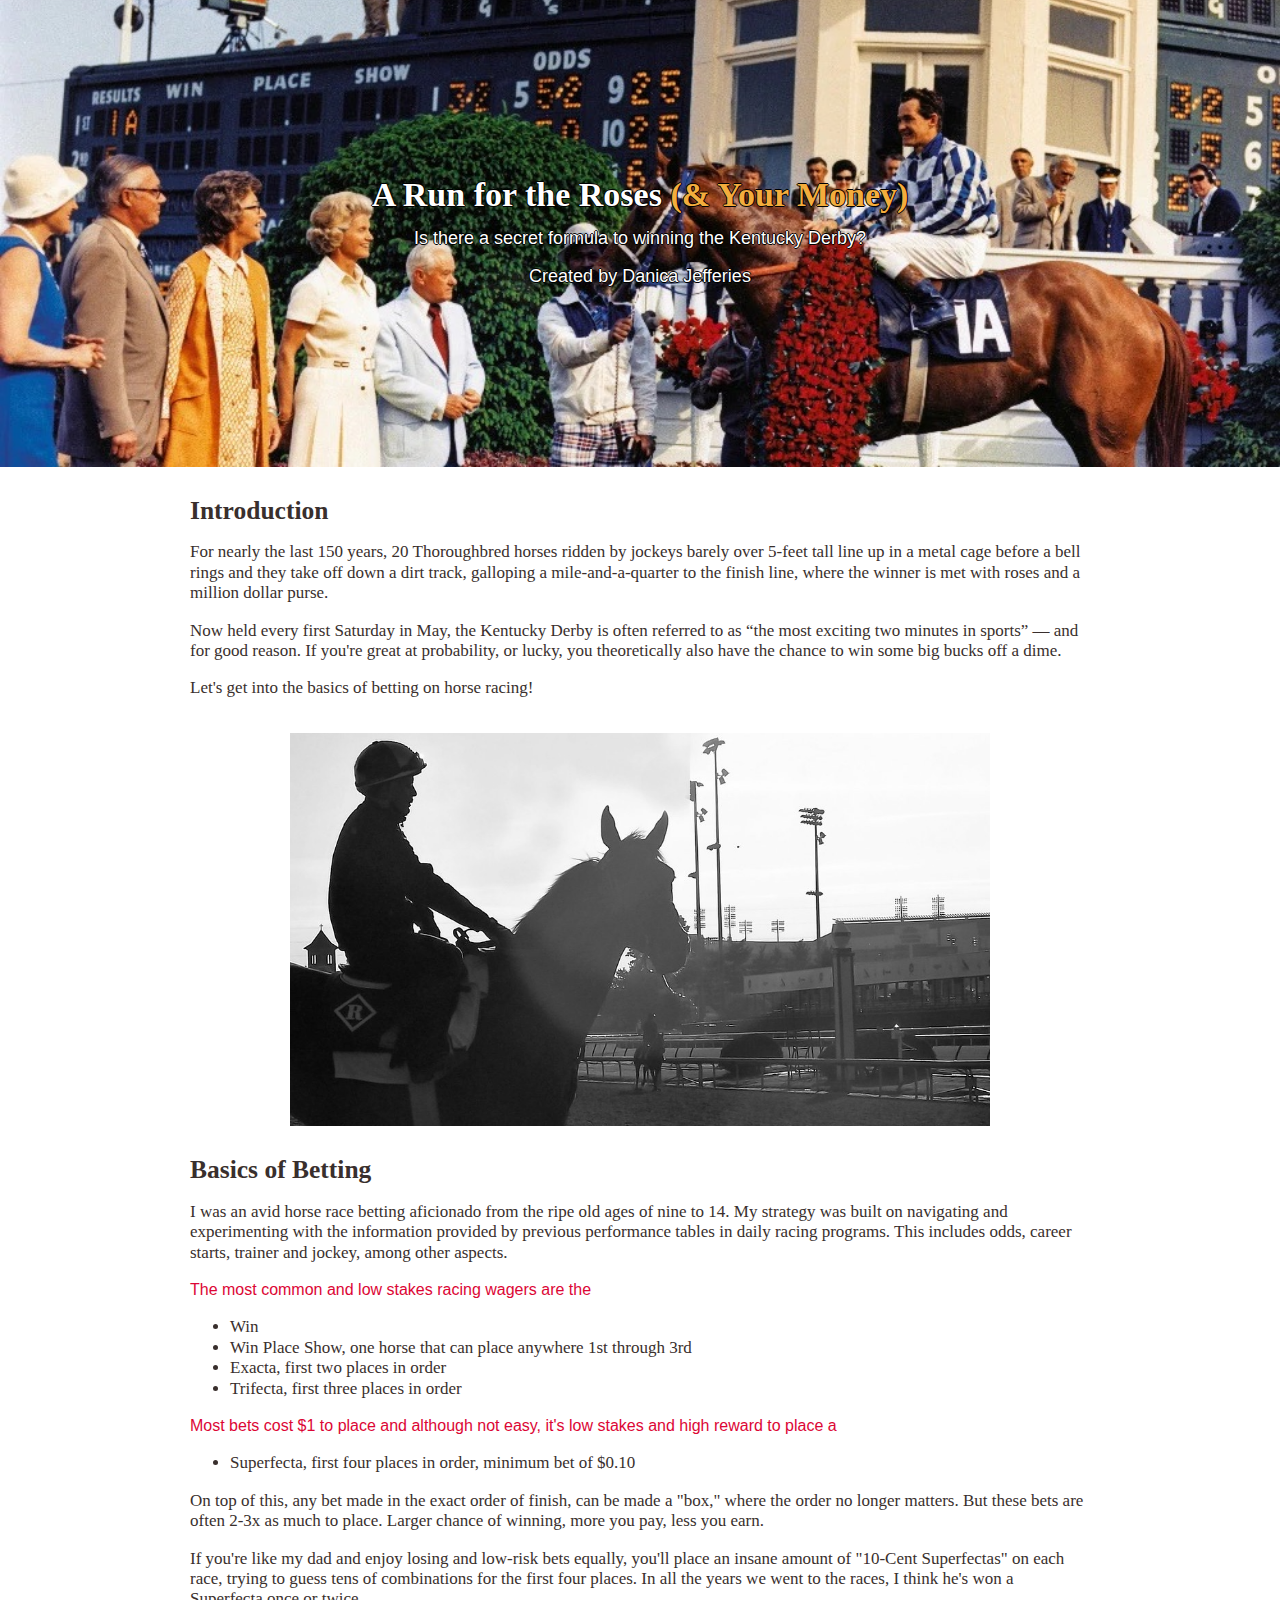
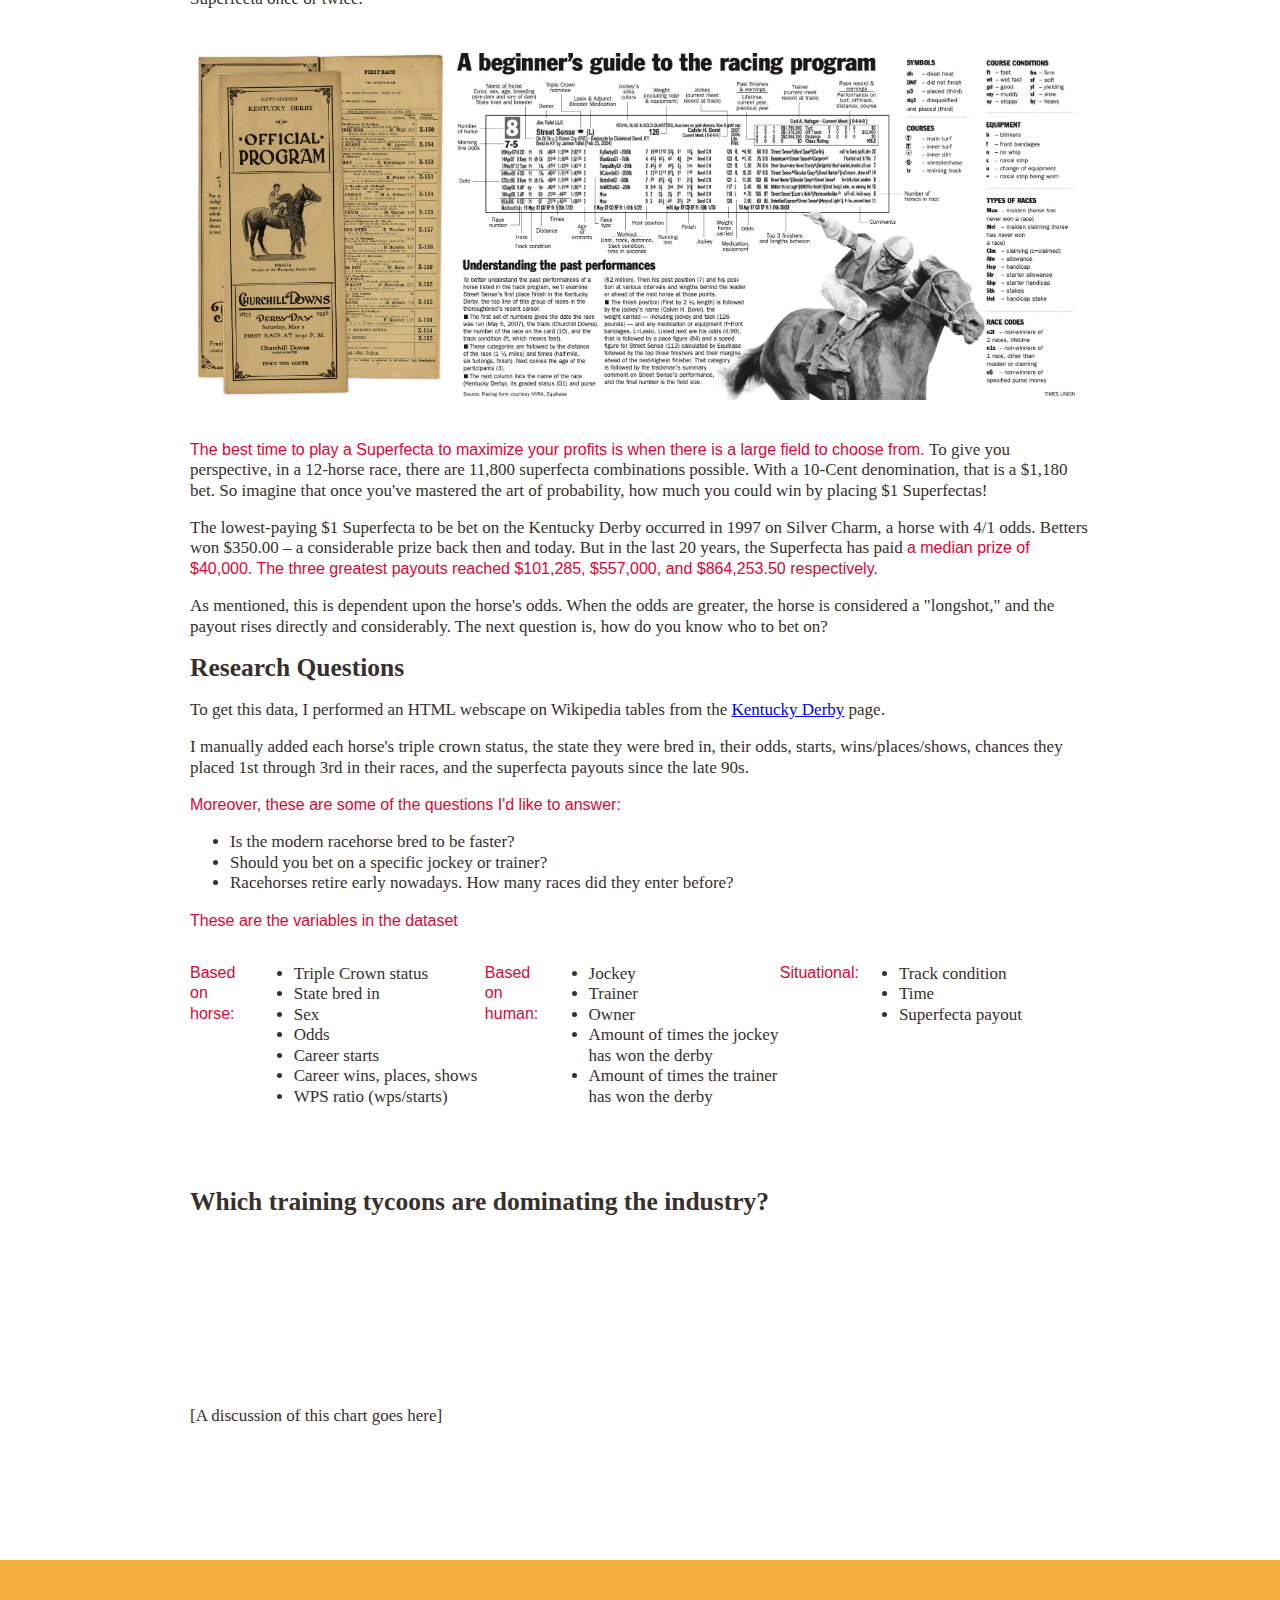
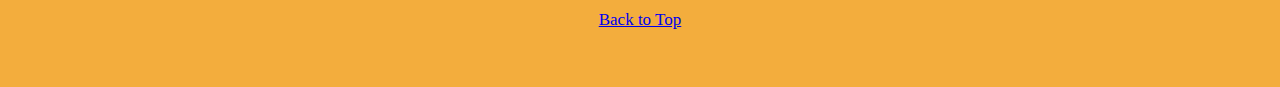
==== final/index.html @ e2f4a860 "final project hw updates" ====
<!DOCTYPE html>
<html>
<head>
    <meta charset="utf-8" />
    <title> Run for Roses </title> 
    <link rel="stylesheet" href="test.css"/>
    <link rel="stylesheet" href="https://fonts.googleapis.com/css?family=Cormorant+Garamond" >
    <link rel="shortcut icon" type="image/png" href="./images/fav-icon.png">
    <script src="https://d3js.org/d3.v7.min.js"></script>
</head>

<body>
<div id="banner" style="background-image: url(./images/secretariat2copy.jpg)">
    <h1>A Run for the Roses <span style="color:#f3ad3d;">(& Your Money)</span></h1>
    <p> Is there a secret formula to winning the Kentucky Derby?</p>
    <p>
      Created by Danica Jefferies
    </p>
</div>

<div id="main-content">
    <div id="intro">
        <article>
            <h2> Introduction </h2>

            <p> For nearly the last 150 years, 20 Thoroughbred horses ridden by jockeys barely over 5-feet tall line up in a metal cage before a bell rings and they take off down a dirt track, galloping a mile-and-a-quarter to the finish line, where the winner is met with roses and a million dollar purse. </p>

            <p>Now held every first Saturday in May, the Kentucky Derby is often referred to as “the most exciting two minutes in sports” — and for good reason. If you're great at probability, or lucky, you theoretically also have the chance to win some big bucks off a dime.</p>

            <p>Let's get into the basics of betting on horse racing!</p>
        </article>
    </div>

    <div id="slides">
        <div class="images">
          <img class="slide" src="./images/image1.jpg">
          <img class="slide" src="./images/image2.jpg">
          <img class="slide" src="./images/aristides2.jpg">
          <img class="slide" src="./images/image4.jpg">
          <img class="slide" src="./images/image5.jpg">
        </div>
  </div>


    <div id="analysis">
        <article>
            <h2>Basics of Betting</h2>
            <p>I was an avid horse race betting aficionado from the ripe old ages of nine to 14. My strategy was built on navigating and experimenting with the information provided by previous performance tables in daily racing programs. This includes odds, career starts, trainer and jockey, among other aspects.</p>

            <p class="accent">The most common and low stakes racing wagers are the </p>
                <ul>
                    <li> Win </li>
                    <li> Win Place Show, one horse that can place anywhere 1st through 3rd</li>
                    <li> Exacta, first two places in order</li>
                    <li> Trifecta, first three places in order </li>
                </ul>
            <p class="accent">Most bets cost $1 to place and although not easy, it's low stakes and high reward to place a</p>
                <ul>
                    <li> Superfecta, first four places in order, minimum bet of $0.10</li>
                </ul> 
            <p>On top of this, any bet made in the exact order of finish, can be made a "box," where the order no longer matters. But these bets are often 2-3x as much to place. Larger chance of winning, more you pay, less you earn.</p>

            <p>If you're like my dad and enjoy losing and low-risk bets equally, you'll place an insane amount of "10-Cent Superfectas" on each race, trying to guess tens of combinations for the first four places. In all the years we went to the races, I think he's won a Superfecta once or twice. 

            <div id="programs">
                <img src="./images/old_program.jpg">
                <img src="./images/howtoprogram.jpg">
                </div>

            <p><span class="accent">The best time to play a Superfecta to maximize your profits is when there  is a large field to choose from. </span>To give you perspective, in a 12-horse race, there are 11,800 superfecta combinations possible. With a 10-Cent denomination, that is a $1,180 bet. So imagine that once you've mastered the art of probability, how much you could win by placing $1 Superfectas!</p>

            <p>The lowest-paying $1 Superfecta to be bet on the Kentucky Derby occurred in 1997 on Silver Charm, a horse with 4/1 odds. Betters won $350.00 – a considerable prize back then and today. But in the last 20 years, the Superfecta has paid <span class="accent">a median prize of $40,000. The three greatest payouts reached $101,285, $557,000, and $864,253.50 respectively. </span></p>

            <p>As mentioned, this is dependent upon the horse's odds. When the odds are greater, the horse is considered a "longshot," and the payout rises directly and considerably. The next question is, how do you know who to bet on?</p>

         <h2>Research Questions</h2>
            <p> To get this data, I performed an HTML webscape on Wikipedia tables from the <a href="https://en.wikipedia.org/wiki/Kentucky_Derby#Winners" target="blank" rel="noopener noreferrer">Kentucky Derby</a> page. </p>
            
            <p>I manually added each horse's triple crown status, the state they were bred in, their odds, starts, wins/places/shows, chances they placed 1st through 3rd in their races, and the superfecta payouts since the late 90s.</p>

            <p class="accent"> Moreover, these are some of the questions I'd like to answer:</p>
            <ul>
                <li>Is the modern racehorse bred to be faster?</li>
                <li>Should you bet on a specific jockey or trainer?</li>
                <li>Racehorses retire early nowadays. How many races did they enter before?</li>
            </ul>

            <p class="accent">These are the variables in the dataset</p>
            <div id="vars">
            <p> Based on horse:</p>
            <ul>
                <li>Triple Crown status</li>
                <li>State bred in</li>
                <li>Sex</li>
                <li>Odds</li>
                <li>Career starts</li>
                <li>Career wins, places, shows</li>
                <li>WPS ratio (wps/starts)</li>
            </ul>

            <p> Based on human:</p>
            <ul>
                <li>Jockey</li>
                <li>Trainer</li>
                <li>Owner</li>
                <li>Amount of times the jockey has won the derby</li>
                <li>Amount of times the trainer has won the derby</li>
            </ul>

            <p> Situational:</p>
            <ul>
                <li>Track condition</li>
                <li>Time</li>
                <li>Superfecta payout</li>

            </ul>
            </div>
        </article>
    </div>

    <div id="vis--container">
        <article>
            <h2>Which training tycoons are dominating the industry?</h2>
            <svg id="chart1"></svg>
             <p>[A discussion of this chart goes here]</p>
        </article>
    </div>

    <div id="tooltip">
        Year: <span id="year"></span>
        <br />
        Horse: <span id="winner"></span>
        <br />
        Trainer: <span id="trainer"></span>
        <br />
        WPS Ratio: <span id="wps_ratio"></span>
        <br />
        Payout: $<span id="payout"></span>
    </div>

</div>

    <div class="footer">
        <a href="#banner">Back to Top</a>
    </div>

    <!-- scripts go here-->
    <script src="./chart.js"></script>
    <script src="./parallax.js"></script>
    <script src="test.js"></script>

</body>
</html>
---- final/test.css ----
/* color palette
    color: #DC0635;
    color: #BC945C;
    color: #392F2D;
    color: #E6DDD5; 
    color: #DCE4FC;
    color: #f3ad3d;*/

/* font palette
    font-family: 'Cormorant Garamond', serif;
    font-family:Cambria, Cochin, Georgia, Times, 'Times New Roman', serif;
    font-family:-apple-system, BlinkMacSystemFont, 'Segoe UI', Roboto, Oxygen, Ubuntu, Cantarell, 'Open Sans', 'Helvetica Neue', sans-serif;
    */


body{
    margin: 0px;
    padding: 0px;
    display: block;
    align-items: center;
    justify-content: center;
    font-family:Cambria, Cochin, Georgia, Times, 'Times New Roman', serif;
    font-size: 17px;
    line-height: 1.2em;
    color: #392F2D;
  }

body span{
    color: #DC0635;
}

h1 {
    color: white;
    text-shadow: -1px 0 black, 0 1px black, 1px 0 black, 0 -1px black;
    font-family:Cambria, Cochin, Georgia, Times, 'Times New Roman', serif;
    font-size: 34px;
}

#banner{
    background-position: 50% 100%;
    background-size: cover;
    padding: 18vh 10%;
    text-align: center;
    color: white;
}

#banner p {
    font-size: 18px;
    font-family:-apple-system, BlinkMacSystemFont, 'Segoe UI', Roboto, Oxygen, Ubuntu, Cantarell, 'Open Sans', 'Helvetica Neue', sans-serif;
    color: white;
    text-shadow: -1px 0 black, 0 1px black, 1px 0 black, 0 -1px black;
}

#slides {
    background-position: 50% 100%;
    background-size: cover;
    display: block;
    margin: auto;
    text-align: center;
    overflow: hidden; 
    color: white;
  }

 #slides .images{
    background-size: cover;
    display: flex;
    align-items: center;
    width: 700px;
    height: auto;
  }

#slides img{
    background-size: cover;
    display: flex;
    align-items: center;
    width: 700px;
    height: auto;
  }

  #main-content {
    width: 80%;
    max-width: 1000px;
    margin: 0 auto;
    display: flex;
    flex-direction: column;
}

article {
    max-width: 900px;
    margin: 2em auto;
}

.intro {
    display: flex;
}

.intro p {
    flex: 1;
}

#programs {
    display: flex;
    height: 350px;
    margin-top: 40px;
    margin-bottom: 40px;
}

#programs .img{
    flex: 2;
    margin: auto;
    align-items: center;
    height: 350px;
    width: auto;

}

.analysis {
    display: flex;
    justify-content: space-between; 
    flex-wrap: wrap; 
}

.accent {
    color: #DC0635;
    font-family:-apple-system, BlinkMacSystemFont, 'Segoe UI', Roboto, Oxygen, Ubuntu, Cantarell, 'Open Sans', 'Helvetica Neue', sans-serif;
    font-size: 16px;
}
#vars {
    display: flex;
    justify-content: space-between; 
    flex-wrap: wrap; 
}

#vars p {
    flex: 1;
    color: #DC0635;
    font-family:-apple-system, BlinkMacSystemFont, 'Segoe UI', Roboto, Oxygen, Ubuntu, Cantarell, 'Open Sans', 'Helvetica Neue', sans-serif;
    font-size: 16px;
}

#vars ul{
    flex: 3;
    width: 29%;

}

.vis--container {
    display: flex;
    flex-direction: column;
    align-items: center;
}

.vis-update > button:focus {
    background-color: #303030;
    color: #f3ad3d;
}

.vis-update > button:active {
    background-color: #303030;
    color: #f3ad3d;
}


#here {
    height: 500px;
    width: 100%;
    position: relative;
}

.tooltip {
    position: absolute;
    visibility: hidden;
    background-color:#392F2D;
    color: white;
    font-size: 1em;
    padding: 0.5em;
    border: 1px solid;
    border-color: black;
  }

.footer {
    height: 3vh;
    margin-top: 100px;
    padding: 50px 20%;
    text-align: center;
    background-color: #f3ad3d;
    color: white;
}

#tooltip {
    background-color:#eeeeee;
    padding: 10px;
    border: 1px solid;
    border-color: black;
    display: none;
    position: absolute;
  }

@media (max-width: 600px) {
    .section {
      flex-direction: column;
    }
    .section svg {
      flex: none;
    }
  }
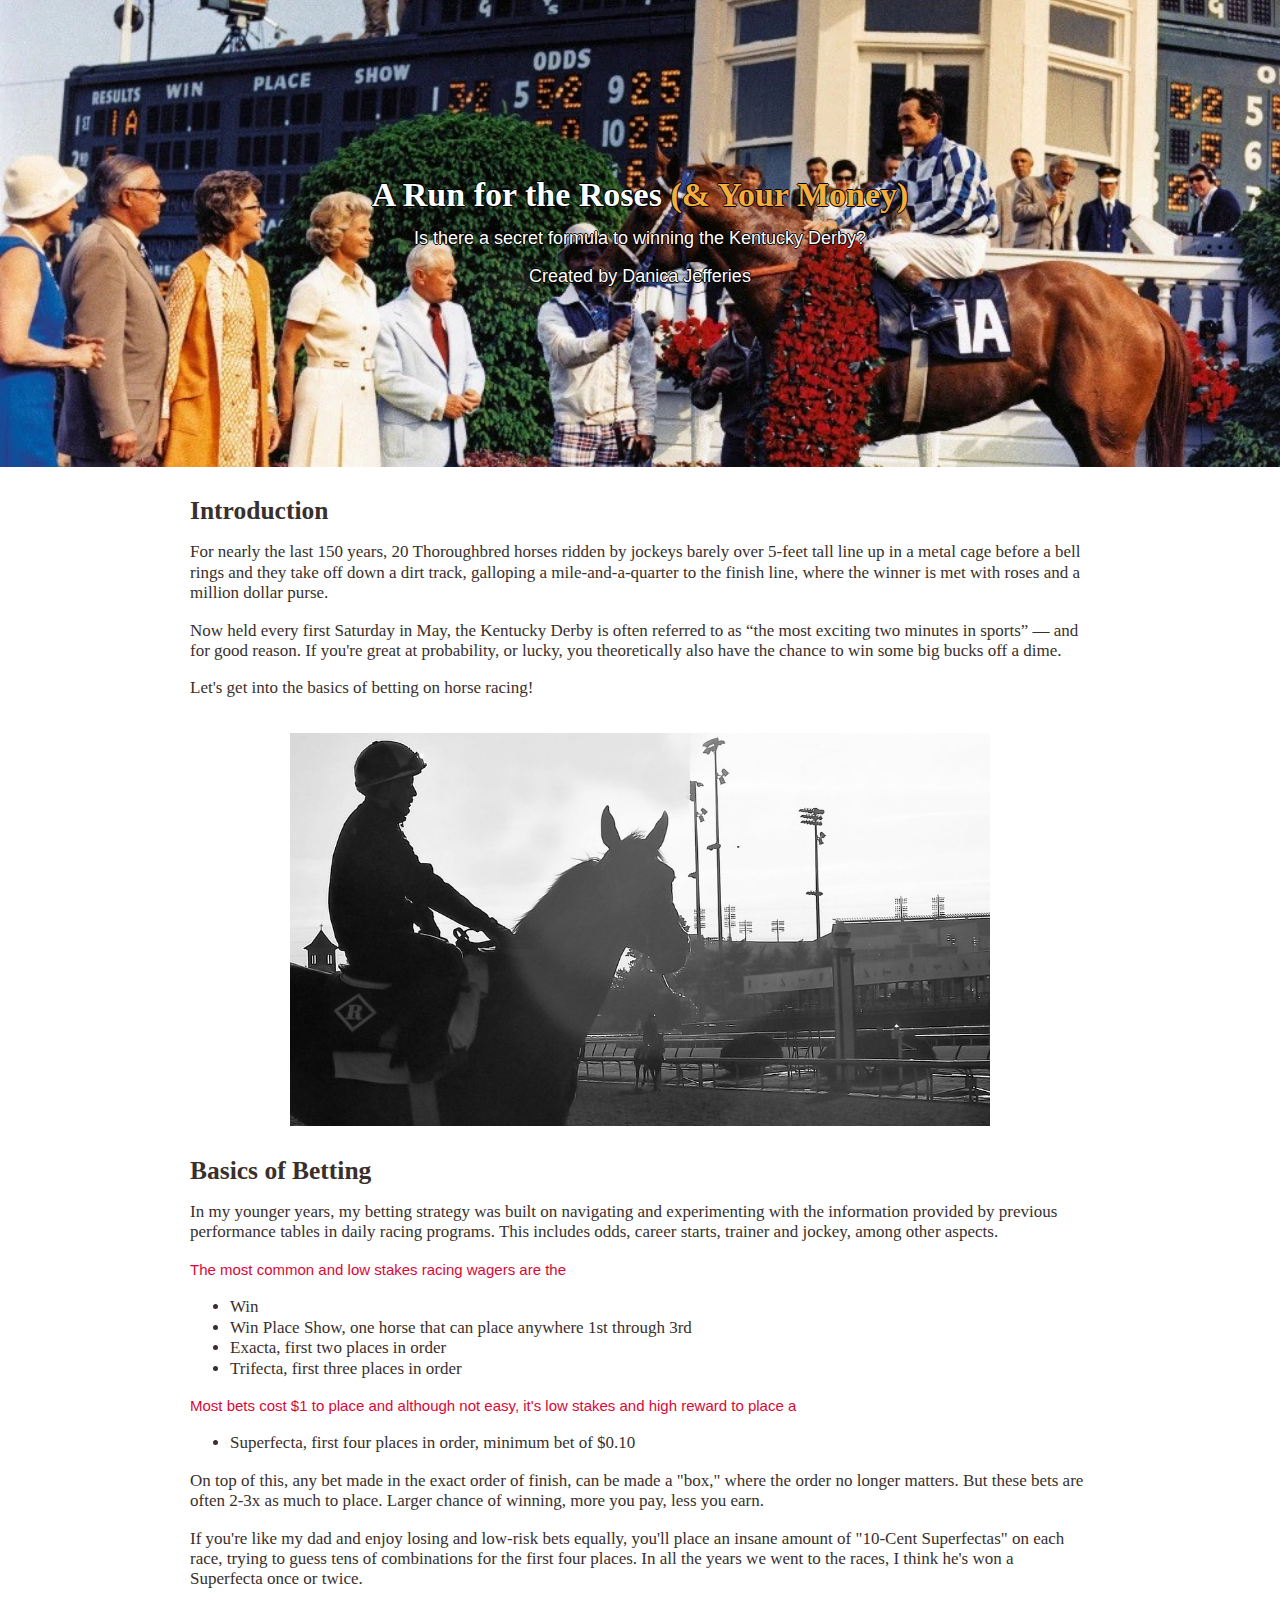
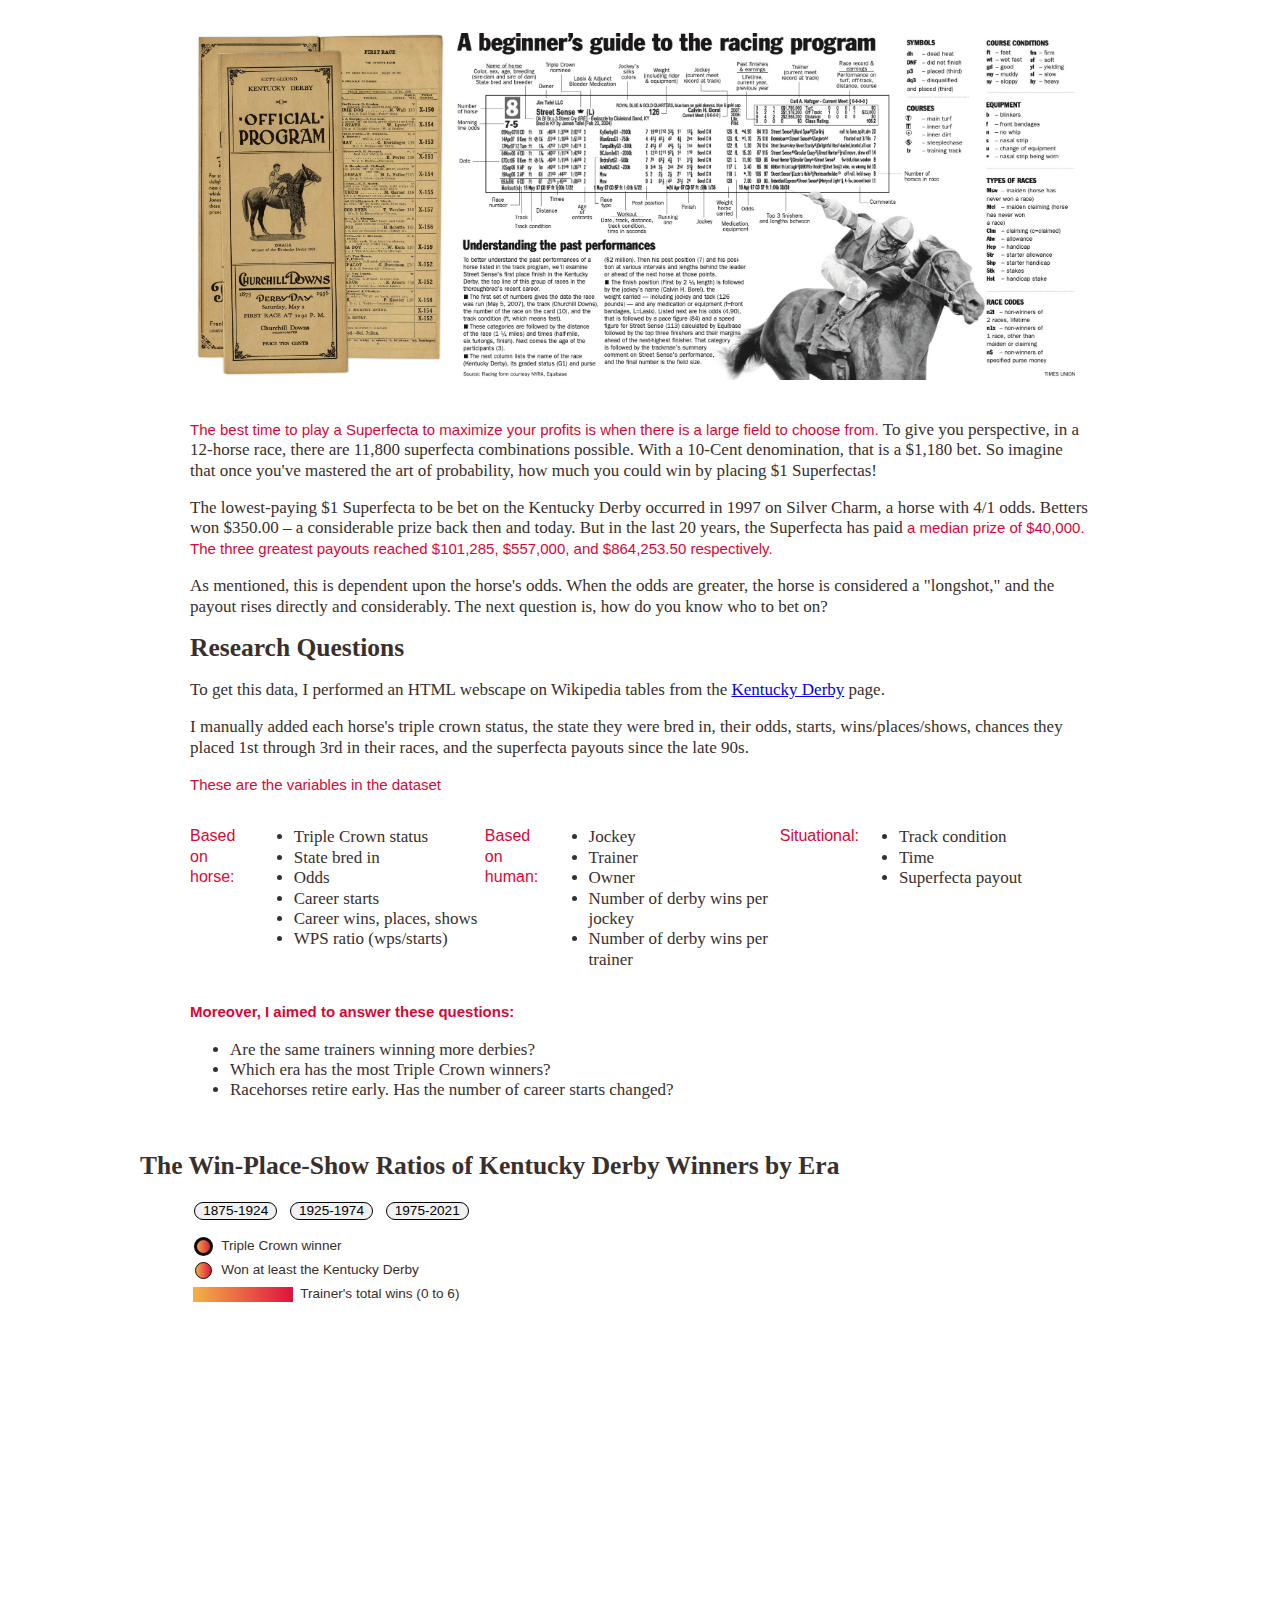
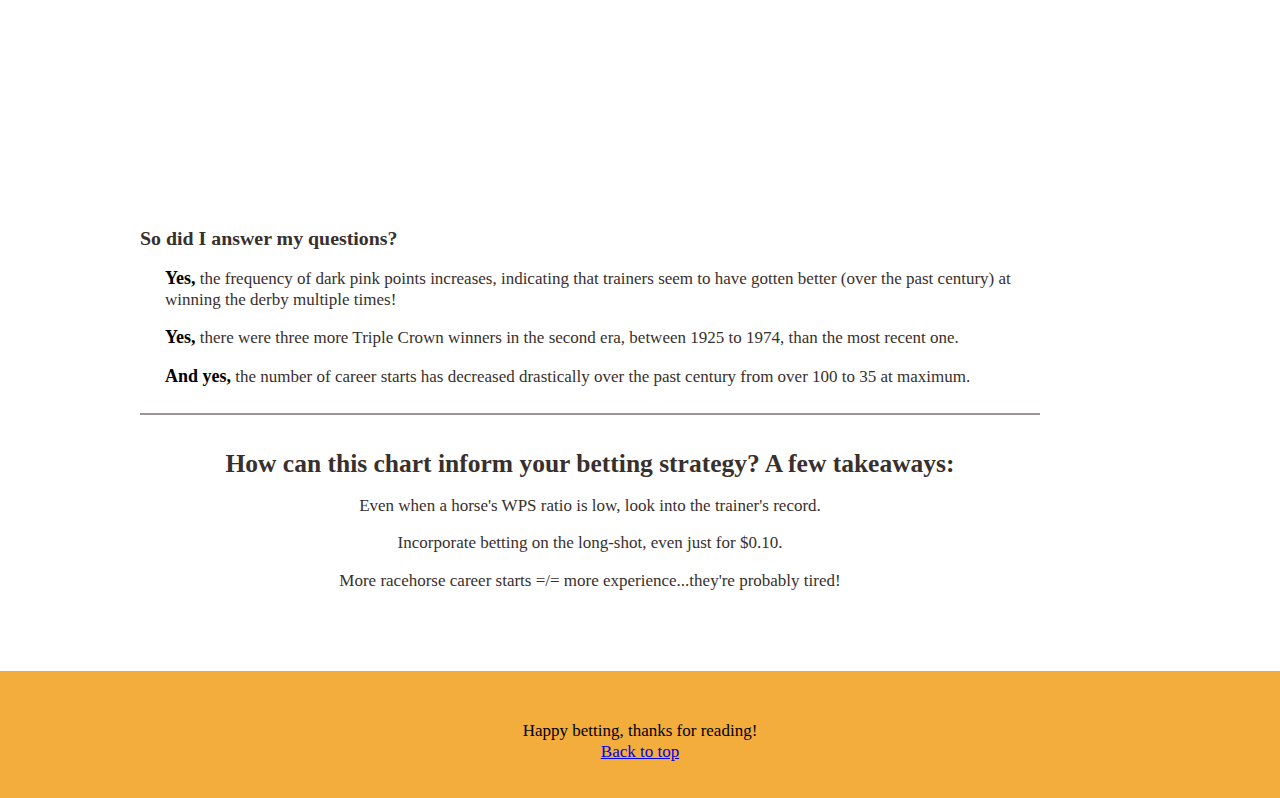
==== commit e9607083: "final project" ====
--- a/final/index.html
+++ b/final/index.html
@@ -3,7 +3,7 @@
 <head>
     <meta charset="utf-8" />
     <title> Run for Roses </title> 
-    <link rel="stylesheet" href="test.css"/>
+    <link rel="stylesheet" href="styles.css"/>
     <link rel="stylesheet" href="https://fonts.googleapis.com/css?family=Cormorant+Garamond" >
     <link rel="shortcut icon" type="image/png" href="./images/fav-icon.png">
     <script src="https://d3js.org/d3.v7.min.js"></script>
@@ -45,7 +45,7 @@
     <div id="analysis">
         <article>
             <h2>Basics of Betting</h2>
-            <p>I was an avid horse race betting aficionado from the ripe old ages of nine to 14. My strategy was built on navigating and experimenting with the information provided by previous performance tables in daily racing programs. This includes odds, career starts, trainer and jockey, among other aspects.</p>
+            <p>In my younger years, my betting strategy was built on navigating and experimenting with the information provided by previous performance tables in daily racing programs. This includes odds, career starts, trainer and jockey, among other aspects.</p>
 
             <p class="accent">The most common and low stakes racing wagers are the </p>
                 <ul>
@@ -78,20 +78,12 @@
             
             <p>I manually added each horse's triple crown status, the state they were bred in, their odds, starts, wins/places/shows, chances they placed 1st through 3rd in their races, and the superfecta payouts since the late 90s.</p>
 
-            <p class="accent"> Moreover, these are some of the questions I'd like to answer:</p>
-            <ul>
-                <li>Is the modern racehorse bred to be faster?</li>
-                <li>Should you bet on a specific jockey or trainer?</li>
-                <li>Racehorses retire early nowadays. How many races did they enter before?</li>
-            </ul>
-
             <p class="accent">These are the variables in the dataset</p>
             <div id="vars">
             <p> Based on horse:</p>
             <ul>
                 <li>Triple Crown status</li>
                 <li>State bred in</li>
-                <li>Sex</li>
                 <li>Odds</li>
                 <li>Career starts</li>
                 <li>Career wins, places, shows</li>
@@ -103,8 +95,8 @@
                 <li>Jockey</li>
                 <li>Trainer</li>
                 <li>Owner</li>
-                <li>Amount of times the jockey has won the derby</li>
-                <li>Amount of times the trainer has won the derby</li>
+                <li>Number of derby wins per jockey</li>
+                <li>Number of derby wins per trainer</li>
             </ul>
 
             <p> Situational:</p>
@@ -112,42 +104,111 @@
                 <li>Track condition</li>
                 <li>Time</li>
                 <li>Superfecta payout</li>
-
-            </ul>
-            </div>
+            </ul>
+            </div>
+
+            <p class="accent" style="font-weight: bold;"> Moreover, I aimed to answer these questions:</p>
+            <ul> 
+                <li>Are the same trainers winning more derbies?</li> 
+                <li>Which era has the most Triple Crown winners?</li> 
+                <li>Racehorses retire early. Has the number of career starts changed?</li>
+            </ul>
         </article>
     </div>
 
     <div id="vis--container">
         <article>
-            <h2>Which training tycoons are dominating the industry?</h2>
-            <svg id="chart1"></svg>
-             <p>[A discussion of this chart goes here]</p>
-        </article>
-    </div>
-
-    <div id="tooltip">
-        Year: <span id="year"></span>
-        <br />
-        Horse: <span id="winner"></span>
-        <br />
-        Trainer: <span id="trainer"></span>
-        <br />
-        WPS Ratio: <span id="wps_ratio"></span>
-        <br />
-        Payout: $<span id="payout"></span>
+            <h2>The Win-Place-Show Ratios of Kentucky Derby Winners by Era</h2>
+        </article>
+        <div class="vis-update">
+            <button id="era1">1875-1924</button>
+            <button id="era2">1925-1974</button>
+            <button id="era3">1975-2021</button>
+        </div>
+        
+
+        <div class="border-legend--container">
+            <div class="border-legend--item">
+                <svg height="21" width="21">
+                    <defs>
+                        <linearGradient id="grad1" x1="0%" y1="0%" x2="100%" y2="0%">
+                            <stop offset="0%" style="stop-color: #f3ad3d;stop-opacity:1" />
+                            <stop offset="100%" style="stop-color: #DC0635;stop-opacity:1" />
+                        </linearGradient>
+                    </defs>
+                    <circle class="tc-legend" cx="10.5" cy="10.5" r="8"/>
+                </svg>
+                <div class="legend-circle--label">
+                    Triple Crown winner
+                </div>
+            </div>
+            <div class="border-legend--item">
+                <svg height="21" width="21">
+                    <defs>
+                        <linearGradient id="grad1" x1="0%" y1="0%" x2="100%" y2="0%">
+                            <stop offset="0%" style="stop-color: #f3ad3d;stop-opacity:1" />
+                            <stop offset="100%" style="stop-color: #DC0635;stop-opacity:1" />
+                        </linearGradient>
+                    </defs>
+                    <circle class="normal-legend" cx="10.5" cy="10.5" r="8"/>
+                </svg>
+                <div class="legend-circle--label">
+                    Won at least the Kentucky Derby
+                </div>
+            </div>
+            <div class="border-legend--item">
+                <div
+                    class="legend-rect"></div>
+                <svg height="20" width="100">
+                    <defs>
+                        <linearGradient id="grad1" x1="0%" y1="0%" x2="100%" y2="0%">
+                            <stop offset="0%" style="stop-color: #f3ad3d;stop-opacity:1" />
+                            <stop offset="100%" style="stop-color: #DC0635;stop-opacity:1" />
+                        </linearGradient>
+                    </defs>
+                    <rect y="3px" height="15" width="100" fill="url(#grad1)" opacity="0.95"/>
+                </svg>
+                <div class="legend-rect--label">
+                    Trainer's total wins (0 to 6)
+                </div>
+            </div>
+        </div>
+
+        <div id="here"></div>
+        <article>
+            <div id="findings">
+                <h3>So did I answer my questions?</h3>
+                <p> <span class="simple">Yes,</span> the frequency of dark pink points increases, indicating that trainers seem to have gotten better (over the past century) at winning the derby multiple times!</p> 
+                <p> <span class="simple">Yes,</span> there were three more Triple Crown winners in the second era, between 1925 to 1974, than the most recent one. </p>
+                <p> <span class="simple"> And yes,</span> the number of career starts has decreased drastically over the past century from over 100 to 35 at maximum. </p>
+            </div>
+  
+
+            <svg id="divider" height="10px" width="100%">
+                <line x1="0" y1="50%" x2="100%" y2="50%" />
+            </svg>
+
+
+
+            <div id="discussion">
+                <h2>How can this chart inform your betting strategy? A few takeaways:</h2>
+                <p>Even when a horse's WPS ratio is low, look into the trainer's record.</p>
+                <p>Incorporate betting on the long-shot, even just for $0.10.</p>
+                <p>More racehorse career starts =/= more experience...they're probably tired!</p>
+            </div>
+
+        </article>
     </div>
 
 </div>
 
     <div class="footer">
-        <a href="#banner">Back to Top</a>
+        <p>Happy betting, thanks for reading! <br>
+            <a href="#banner">Back to top</a> <br></p>
     </div>
 
     <!-- scripts go here-->
-    <script src="./chart.js"></script>
-    <script src="./parallax.js"></script>
-    <script src="test.js"></script>
+    <script src="./script.js"></script>
 
 </body>
 </html>--- a/final/styles.css
+++ b/final/styles.css
@@ -0,0 +1,314 @@
+/* color palette
+    color: #DC0635;
+    color: #BC945C;
+    color: #392F2D;
+    color: #E6DDD5; 
+    color: #DCE4FC;
+    color: #f3ad3d;*/
+
+/* font palette
+    font-family: 'Cormorant Garamond', serif;
+    font-family:Cambria, Cochin, Georgia, Times, 'Times New Roman', serif;
+    font-family:-apple-system, BlinkMacSystemFont, 'Segoe UI', Roboto, Oxygen, Ubuntu, Cantarell, 'Open Sans', 'Helvetica Neue', sans-serif;
+    */
+
+
+body{
+    margin: 0px;
+    padding: 0px;
+    display: block;
+    align-items: center;
+    justify-content: center;
+    font-family:Cambria, Cochin, Georgia, Times, 'Times New Roman', serif;
+    font-size: 17px;
+    line-height: 1.2em;
+    color: #392F2D;
+  }
+
+body span{
+    color: #DC0635;
+}
+
+h1 {
+    color: white;
+    text-shadow: -1px 0 black, 0 1px black, 1px 0 black, 0 -1px black;
+    font-family:Cambria, Cochin, Georgia, Times, 'Times New Roman', serif;
+    font-size: 34px;
+}
+
+#banner{
+    background-position: 50% 100%;
+    background-size: cover;
+    padding: 18vh 10%;
+    text-align: center;
+    color: white;
+}
+
+#banner p {
+    font-size: 18px;
+    font-family:-apple-system, BlinkMacSystemFont, 'Segoe UI', Roboto, Oxygen, Ubuntu, Cantarell, 'Open Sans', 'Helvetica Neue', sans-serif;
+    color: white;
+    text-shadow: -1px 0 black, 0 1px black, 1px 0 black, 0 -1px black;
+}
+
+#slides {
+    background-position: 50% 100%;
+    background-size: cover;
+    display: block;
+    margin: auto;
+    text-align: center;
+    overflow: hidden; 
+    color: white;
+  }
+
+ #slides .images{
+    background-size: cover;
+    display: flex;
+    align-items: center;
+    width: 700px;
+    height: auto;
+  }
+
+#slides img{
+    background-size: cover;
+    display: flex;
+    align-items: center;
+    width: 700px;
+    height: auto;
+  }
+
+  #main-content {
+    width: 80%;
+    max-width: 1000px;
+    margin: 0 auto;
+    display: flex;
+    flex-direction: column;
+}
+
+article {
+    max-width: 900px;
+    margin: 2em auto;
+}
+
+.intro {
+    display: flex;
+}
+
+.intro p {
+    flex: 1;
+}
+
+#programs {
+    display: flex;
+    height: 350px;
+    margin-top: 40px;
+    margin-bottom: 40px;
+}
+
+#programs .img{
+    flex: 2;
+    margin: auto;
+    align-items: center;
+    height: 350px;
+    width: auto;
+
+}
+
+.analysis {
+    display: flex;
+    justify-content: space-between; 
+    flex-wrap: wrap; 
+}
+
+.accent {
+    color: #DC0635;
+    font-family:-apple-system, BlinkMacSystemFont, 'Segoe UI', Roboto, Oxygen, Ubuntu, Cantarell, 'Open Sans', 'Helvetica Neue', sans-serif;
+    font-size: 15px;
+}
+
+#vars {
+    display: flex;
+    justify-content: space-between; 
+    flex-wrap: wrap; 
+}
+
+#vars p {
+    flex: 1;
+    color: #DC0635;
+    font-family:-apple-system, BlinkMacSystemFont, 'Segoe UI', Roboto, Oxygen, Ubuntu, Cantarell, 'Open Sans', 'Helvetica Neue', sans-serif;
+    font-size: 16px;
+}
+
+#vars ul{
+    flex: 3;
+    width: 29%;
+
+}
+
+#vis--container article{
+    text-align: left;
+    margin: 0;
+}
+
+#vis--container {
+    display: flex;
+    flex-direction: column;
+}
+
+.vis-update {
+    margin-top: 0;
+    margin-left: 5%;
+}
+
+button {
+    font-family:-apple-system, BlinkMacSystemFont, 'Segoe UI', Roboto, Oxygen, Ubuntu, Cantarell, 'Open Sans', 'Helvetica Neue', sans-serif;
+    font-size: 0.8em;
+    padding: 0.04em 0.6em;
+    margin: 0.3em;
+    background-color: #F1F1F1;
+    border-radius: 0.9em;
+    border-width: 0.1em;
+    border-style: solid;
+    width: fit-content;
+}
+
+.vis-update > button:focus {
+    background-color: #303030;
+    color: #f3ad3d;
+}
+
+.vis-update > button:active {
+    background-color: #303030;
+    color: #f3ad3d;
+}
+
+#here {
+    height: 500px;
+    width: 100%;
+    position: relative;
+}
+
+#barchart {
+    height: 500px;
+    width: 100%;
+    position: relative;
+}
+
+.border-legend--container {
+    margin-top: 0.5em;
+    margin-left: 5%;
+}
+
+.border-legend--item {
+    display: flex;
+    margin: 0.2em;
+}
+
+.tc-legend {
+    width: 20.8px;
+    height: 20.8px;
+    display: inline-block;
+    fill: url(#grad1);
+    stroke: black;
+    stroke-width: 3;
+    opacity: 0.95;
+}
+
+.normal-legend {
+    width: 20.8px;
+    height: 20.8px;
+    display: inline-block;
+    fill: url(#grad1);
+    stroke: black;
+    stroke-width: 1;
+    opacity: 0.95;
+
+}
+
+.legend-circle--label {
+    margin: 0 0 0 0.5em;
+    display: inline-block;
+    font-family:-apple-system, BlinkMacSystemFont, 'Segoe UI', Roboto, Oxygen, Ubuntu, Cantarell, 'Open Sans', 'Helvetica Neue', sans-serif;
+    font-size: 0.8em;
+}
+
+.legend-rect {
+    width: 100;
+    height: 20;
+    display: inline-block;
+    align-items: center;
+}
+
+.legend-rect--label {
+    margin: 0 0 0 0.5em;
+    display: inline-block;
+    font-family:-apple-system, BlinkMacSystemFont, 'Segoe UI', Roboto, Oxygen, Ubuntu, Cantarell, 'Open Sans', 'Helvetica Neue', sans-serif;
+    font-size: 0.8em;
+    align-items: center;
+}
+
+.simple {
+    color: black;
+    font-weight: bold;
+    font-size: 18px;
+}
+
+#findings p {
+    margin-left: 25px;
+}
+
+#discussion {
+    margin-top: 30px;
+    margin-bottom: 30px;
+    text-align: center;
+}
+
+#divider {
+    stroke: #392F2D;
+    stroke-width: 1px;
+    margin: 0;
+    height: 10px;
+}
+
+.tooltip {
+    position: absolute;
+    visibility: hidden;
+    background-color:#392F2D;
+    color: white;
+    font-size: 0.75em;
+    padding: 0.5em;
+    border: 1px solid;
+    border-radius: 0.75em;
+    border-color: black;
+  }
+
+.footer {
+    height: 3vh;
+    margin-top: 50px;
+    padding: 50px 20%;
+    text-align: center;
+    background-color: #f3ad3d;
+    color: black;
+}
+
+.footer p{
+    margin-top: 0;
+}
+
+#tooltip {
+    background-color:#eeeeee;
+    padding: 10px;
+    border: 1px solid;
+    border-color: black;
+    display: none;
+    position: absolute;
+  }
+
+@media (max-width: 600px) {
+    .section {
+      flex-direction: column;
+    }
+    .section svg {
+      flex: none;
+    }
+  }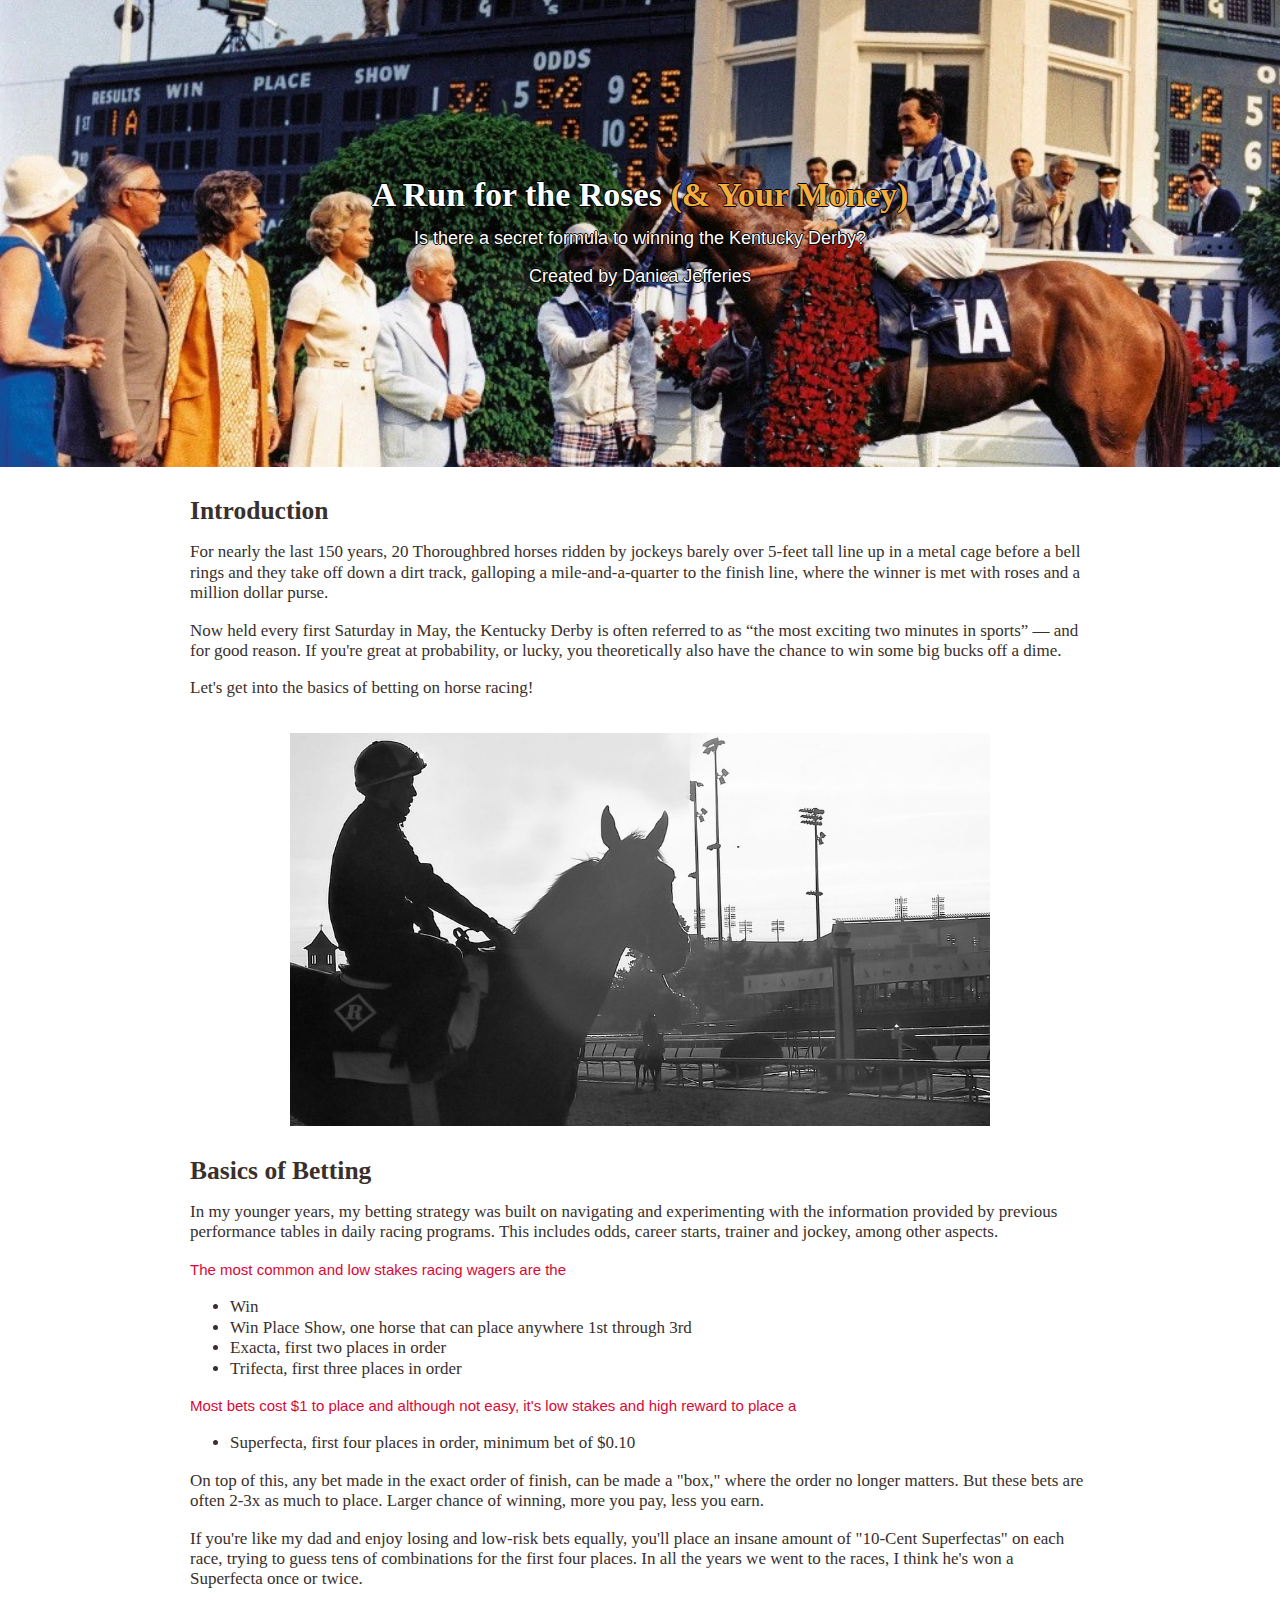
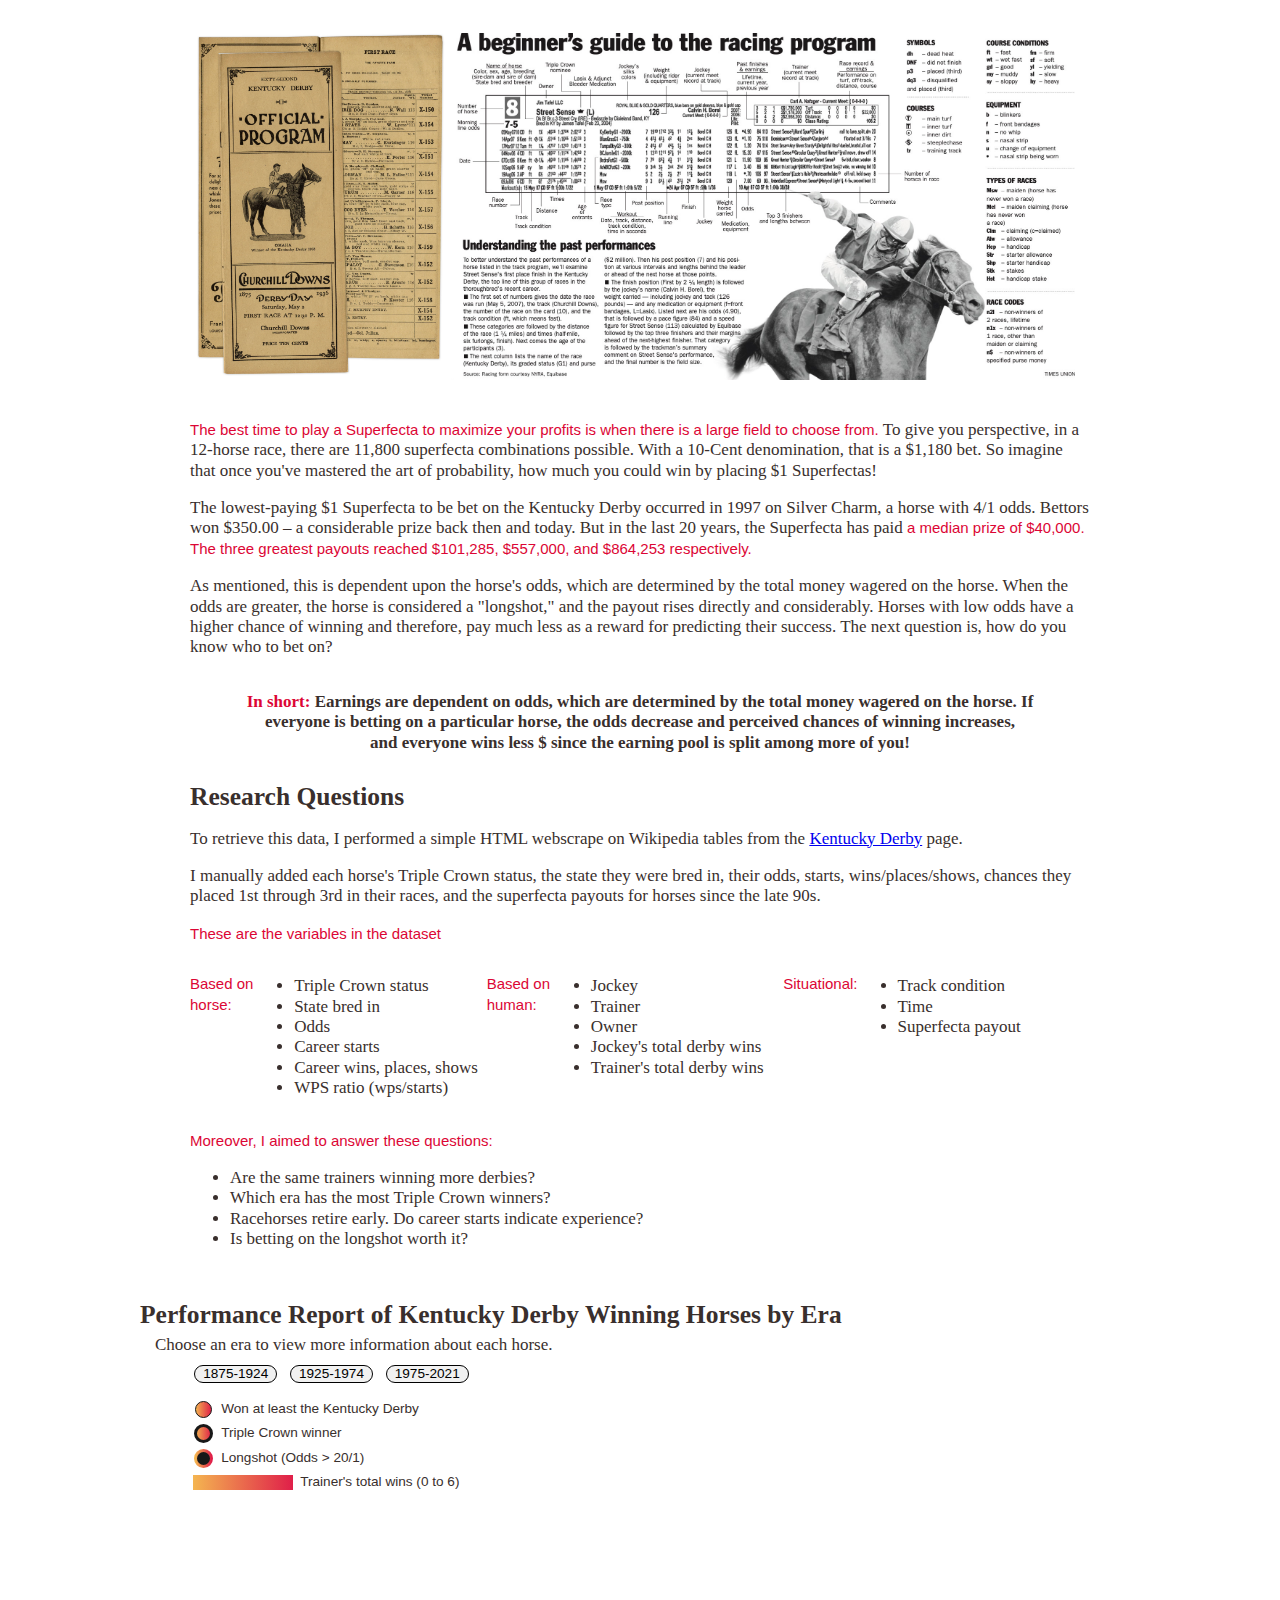
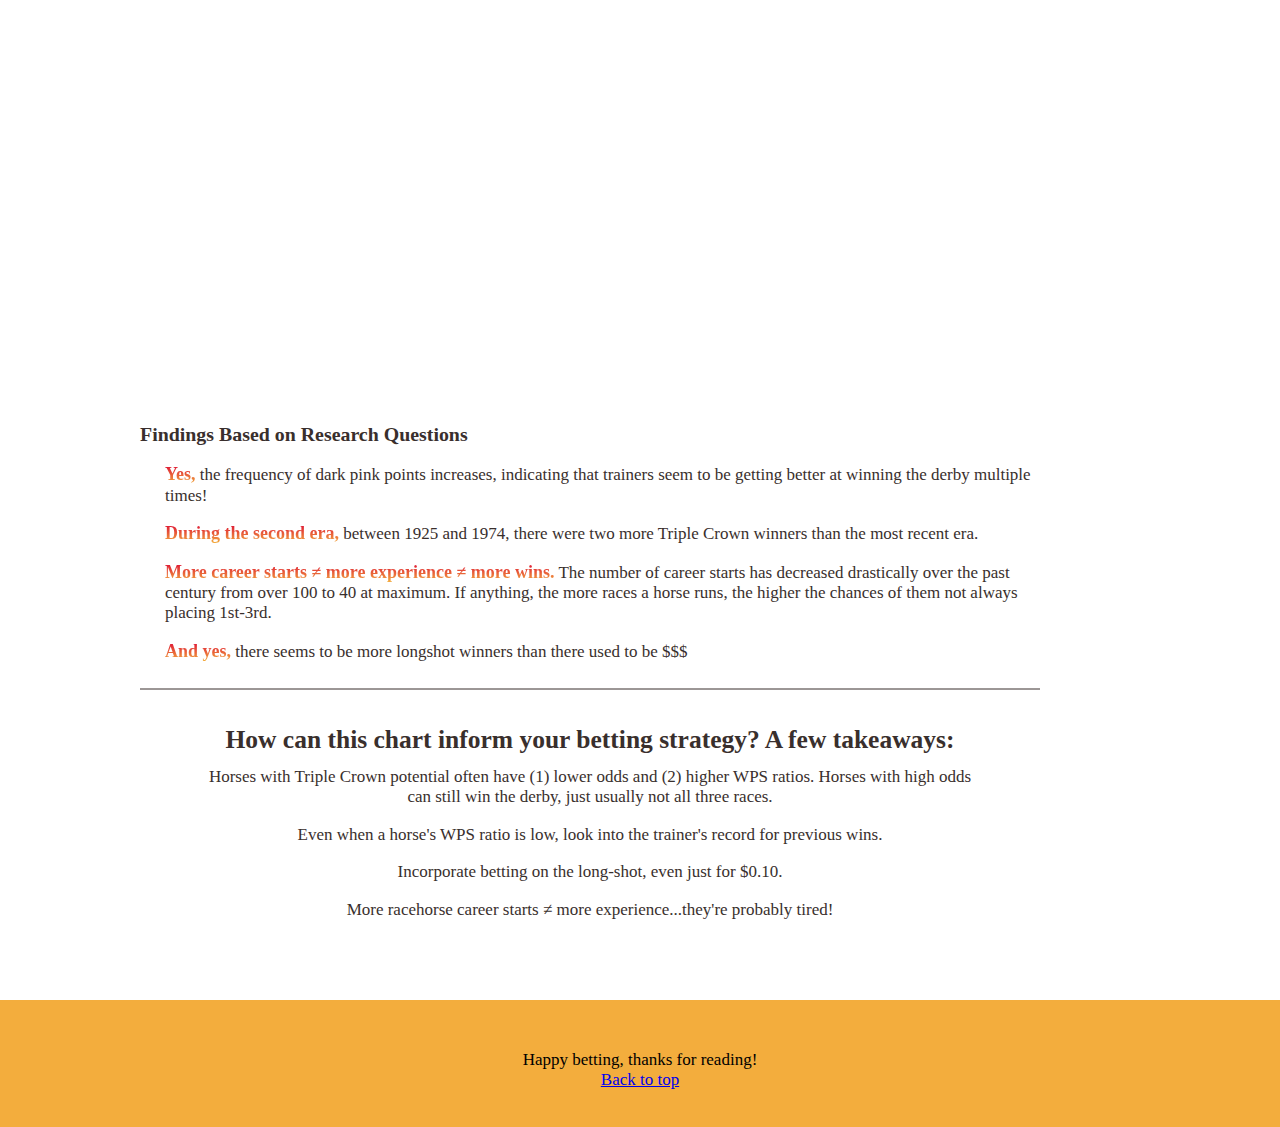
==== commit 760a5775: "updates to final" ====
--- a/final/index.html
+++ b/final/index.html
@@ -69,18 +69,20 @@
 
             <p><span class="accent">The best time to play a Superfecta to maximize your profits is when there  is a large field to choose from. </span>To give you perspective, in a 12-horse race, there are 11,800 superfecta combinations possible. With a 10-Cent denomination, that is a $1,180 bet. So imagine that once you've mastered the art of probability, how much you could win by placing $1 Superfectas!</p>
 
-            <p>The lowest-paying $1 Superfecta to be bet on the Kentucky Derby occurred in 1997 on Silver Charm, a horse with 4/1 odds. Betters won $350.00 – a considerable prize back then and today. But in the last 20 years, the Superfecta has paid <span class="accent">a median prize of $40,000. The three greatest payouts reached $101,285, $557,000, and $864,253.50 respectively. </span></p>
-
-            <p>As mentioned, this is dependent upon the horse's odds. When the odds are greater, the horse is considered a "longshot," and the payout rises directly and considerably. The next question is, how do you know who to bet on?</p>
+            <p>The lowest-paying $1 Superfecta to be bet on the Kentucky Derby occurred in 1997 on Silver Charm, a horse with 4/1 odds. Bettors won $350.00 – a considerable prize back then and today. But in the last 20 years, the Superfecta has paid <span class="accent">a median prize of $40,000. The three greatest payouts reached $101,285, $557,000, and $864,253 respectively. </span></p>
+
+            <p>As mentioned, this is dependent upon the horse's odds, which are determined by the total money wagered on the horse. When the odds are greater, the horse is considered a "longshot," and the payout rises directly and considerably. Horses with low odds have a higher chance of winning and therefore, pay much less as a reward for predicting their success. The next question is, how do you know who to bet on?</p> 
+
+            <h4 style="text-align: center;"> <span style="color: #DC0635">In short:</span> Earnings are dependent on odds, which are determined by the total money wagered on the horse. If everyone is betting on a particular horse, the odds decrease and perceived chances of winning increases,<br> and everyone wins less $ since the earning pool is split among more of you! </br></h4>
 
          <h2>Research Questions</h2>
-            <p> To get this data, I performed an HTML webscape on Wikipedia tables from the <a href="https://en.wikipedia.org/wiki/Kentucky_Derby#Winners" target="blank" rel="noopener noreferrer">Kentucky Derby</a> page. </p>
+            <p>To retrieve this data, I performed a simple HTML webscrape on Wikipedia tables from the <a href="https://en.wikipedia.org/wiki/Kentucky_Derby#Winners" target="blank" rel="noopener noreferrer">Kentucky Derby</a> page. </p>
             
-            <p>I manually added each horse's triple crown status, the state they were bred in, their odds, starts, wins/places/shows, chances they placed 1st through 3rd in their races, and the superfecta payouts since the late 90s.</p>
+            <p>I manually added each horse's Triple Crown status, the state they were bred in, their odds, starts, wins/places/shows, chances they placed 1st through 3rd in their races, and the superfecta payouts for horses since the late 90s.</p>
 
             <p class="accent">These are the variables in the dataset</p>
             <div id="vars">
-            <p> Based on horse:</p>
+            <p>Based on horse:</p>
             <ul>
                 <li>Triple Crown status</li>
                 <li>State bred in</li>
@@ -95,8 +97,8 @@
                 <li>Jockey</li>
                 <li>Trainer</li>
                 <li>Owner</li>
-                <li>Number of derby wins per jockey</li>
-                <li>Number of derby wins per trainer</li>
+                <li>Jockey's total derby wins</li>
+                <li>Trainer's total derby wins</li>
             </ul>
 
             <p> Situational:</p>
@@ -107,18 +109,20 @@
             </ul>
             </div>
 
-            <p class="accent" style="font-weight: bold;"> Moreover, I aimed to answer these questions:</p>
+            <p class="accent"> Moreover, I aimed to answer these questions:</p>
             <ul> 
                 <li>Are the same trainers winning more derbies?</li> 
                 <li>Which era has the most Triple Crown winners?</li> 
-                <li>Racehorses retire early. Has the number of career starts changed?</li>
+                <li>Racehorses retire early. Do career starts indicate experience?</li>
+                <li>Is betting on the longshot worth it?</li>
             </ul>
         </article>
     </div>
 
     <div id="vis--container">
         <article>
-            <h2>The Win-Place-Show Ratios of Kentucky Derby Winners by Era</h2>
+            <h2>Performance Report of Kentucky Derby Winning Horses by Era</h2>
+            <p id="warning"> Choose an era to view more information about each horse.</p>
         </article>
         <div class="vis-update">
             <button id="era1">1875-1924</button>
@@ -136,6 +140,20 @@
                             <stop offset="100%" style="stop-color: #DC0635;stop-opacity:1" />
                         </linearGradient>
                     </defs>
+                    <circle class="normal-legend" cx="10.5" cy="10.5" r="8"/>
+                </svg>
+                <div class="legend-circle--label">
+                    Won at least the Kentucky Derby
+                </div>
+            </div>
+            <div class="border-legend--item">
+                <svg height="21" width="21">
+                    <defs>
+                        <linearGradient id="grad1" x1="0%" y1="0%" x2="100%" y2="0%">
+                            <stop offset="0%" style="stop-color: #f3ad3d;stop-opacity:1" />
+                            <stop offset="100%" style="stop-color: #DC0635;stop-opacity:1" />
+                        </linearGradient>
+                    </defs>
                     <circle class="tc-legend" cx="10.5" cy="10.5" r="8"/>
                 </svg>
                 <div class="legend-circle--label">
@@ -150,10 +168,10 @@
                             <stop offset="100%" style="stop-color: #DC0635;stop-opacity:1" />
                         </linearGradient>
                     </defs>
-                    <circle class="normal-legend" cx="10.5" cy="10.5" r="8"/>
+                    <circle class="longshot-legend" cx="10.5" cy="10.5" r="8"/>
                 </svg>
                 <div class="legend-circle--label">
-                    Won at least the Kentucky Derby
+                    Longshot (Odds > 20/1)
                 </div>
             </div>
             <div class="border-legend--item">
@@ -166,7 +184,7 @@
                             <stop offset="100%" style="stop-color: #DC0635;stop-opacity:1" />
                         </linearGradient>
                     </defs>
-                    <rect y="3px" height="15" width="100" fill="url(#grad1)" opacity="0.95"/>
+                    <rect y="3px" height="15" width="100" fill="url(#grad1)" opacity="0.9"/>
                 </svg>
                 <div class="legend-rect--label">
                     Trainer's total wins (0 to 6)
@@ -177,10 +195,11 @@
         <div id="here"></div>
         <article>
             <div id="findings">
-                <h3>So did I answer my questions?</h3>
-                <p> <span class="simple">Yes,</span> the frequency of dark pink points increases, indicating that trainers seem to have gotten better (over the past century) at winning the derby multiple times!</p> 
-                <p> <span class="simple">Yes,</span> there were three more Triple Crown winners in the second era, between 1925 to 1974, than the most recent one. </p>
-                <p> <span class="simple"> And yes,</span> the number of career starts has decreased drastically over the past century from over 100 to 35 at maximum. </p>
+                <h3>Findings Based on Research Questions</h3>
+                <p> <span class="gradient">Yes,</span> the frequency of dark pink points increases, indicating that trainers seem to be getting better at winning the derby multiple times!</p> 
+                <p> <span class="gradient">During the second era,</span> between 1925 and 1974, there were two more Triple Crown winners than the most recent era. </p>
+                <p> <span class="gradient"> More career starts ≠ more experience ≠ more wins.</span> The number of career starts has decreased drastically over the past century from over 100 to 40 at maximum. If anything, the more races a horse runs, the higher the chances of them not always placing 1st-3rd.</p>
+                <p> <span class="gradient"> And yes,</span> there seems to be more longshot winners than there used to be $$$ </p>
             </div>
   
 
@@ -192,9 +211,10 @@
 
             <div id="discussion">
                 <h2>How can this chart inform your betting strategy? A few takeaways:</h2>
-                <p>Even when a horse's WPS ratio is low, look into the trainer's record.</p>
+                <p>Horses with Triple Crown potential often have (1) lower odds and (2) higher WPS ratios. Horses with high odds <br>can still win the derby, just usually not all three races.</br></p>
+                <p>Even when a horse's WPS ratio is low, look into the trainer's record for previous wins.</p>
                 <p>Incorporate betting on the long-shot, even just for $0.10.</p>
-                <p>More racehorse career starts =/= more experience...they're probably tired!</p>
+                <p>More racehorse career starts ≠ more experience...they're probably tired!</p>
             </div>
 
         </article>
--- a/final/styles.css
+++ b/final/styles.css
@@ -4,7 +4,8 @@
     color: #392F2D;
     color: #E6DDD5; 
     color: #DCE4FC;
-    color: #f3ad3d;*/
+    color: #f3ad3d;
+    color: #3d83f3;*/
 
 /* font palette
     font-family: 'Cormorant Garamond', serif;
@@ -120,6 +121,10 @@
     flex-wrap: wrap; 
 }
 
+h4 {
+    margin: 2em;
+}
+
 .accent {
     color: #DC0635;
     font-family:-apple-system, BlinkMacSystemFont, 'Segoe UI', Roboto, Oxygen, Ubuntu, Cantarell, 'Open Sans', 'Helvetica Neue', sans-serif;
@@ -136,7 +141,7 @@
     flex: 1;
     color: #DC0635;
     font-family:-apple-system, BlinkMacSystemFont, 'Segoe UI', Roboto, Oxygen, Ubuntu, Cantarell, 'Open Sans', 'Helvetica Neue', sans-serif;
-    font-size: 16px;
+    font-size: 15px;
 }
 
 #vars ul{
@@ -148,6 +153,14 @@
 #vis--container article{
     text-align: left;
     margin: 0;
+}
+
+#vis--container h2 {
+    margin-bottom: 10px;
+}
+
+#warning {
+    margin: 0 0 5px 15px;
 }
 
 #vis--container {
@@ -196,6 +209,7 @@
 
 .border-legend--container {
     margin-top: 0.5em;
+    margin-bottom: 0.5em;
     margin-left: 5%;
 }
 
@@ -211,7 +225,7 @@
     fill: url(#grad1);
     stroke: black;
     stroke-width: 3;
-    opacity: 0.95;
+    opacity: 0.9;
 }
 
 .normal-legend {
@@ -221,7 +235,7 @@
     fill: url(#grad1);
     stroke: black;
     stroke-width: 1;
-    opacity: 0.95;
+    opacity: 0.9;
 
 }
 
@@ -230,6 +244,16 @@
     display: inline-block;
     font-family:-apple-system, BlinkMacSystemFont, 'Segoe UI', Roboto, Oxygen, Ubuntu, Cantarell, 'Open Sans', 'Helvetica Neue', sans-serif;
     font-size: 0.8em;
+}
+
+.longshot-legend {
+    width: 20.8px;
+    height: 20.8px;
+    display: inline-block;
+    fill: black;
+    stroke: url(#grad1);
+    stroke-width: 3;
+    opacity: 0.9;
 }
 
 .legend-rect {
@@ -247,8 +271,11 @@
     align-items: center;
 }
 
-.simple {
-    color: black;
+.gradient {
+    background: -webkit-linear-gradient( #DC0635, #f3ad3d);
+    -webkit-background-clip: text;
+    -webkit-text-fill-color: transparent;
+    background-clip: text;
     font-weight: bold;
     font-size: 18px;
 }
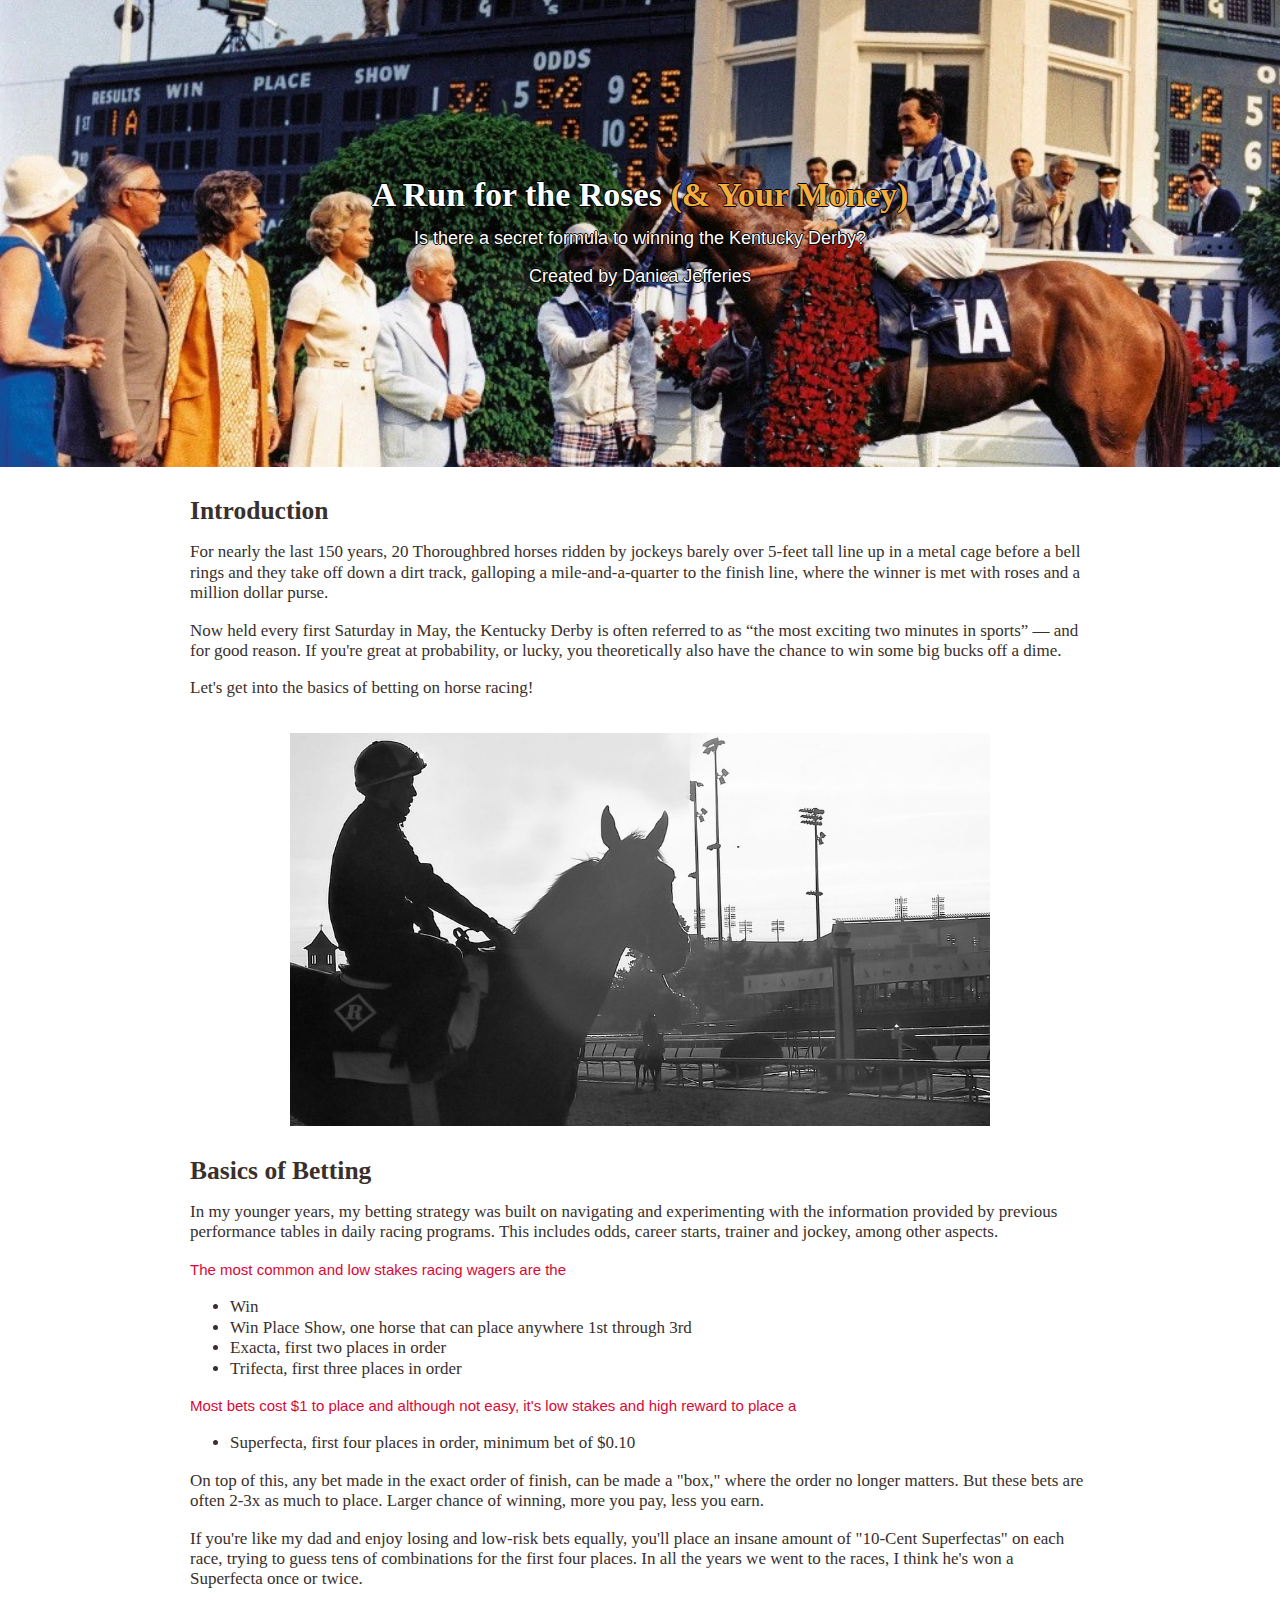
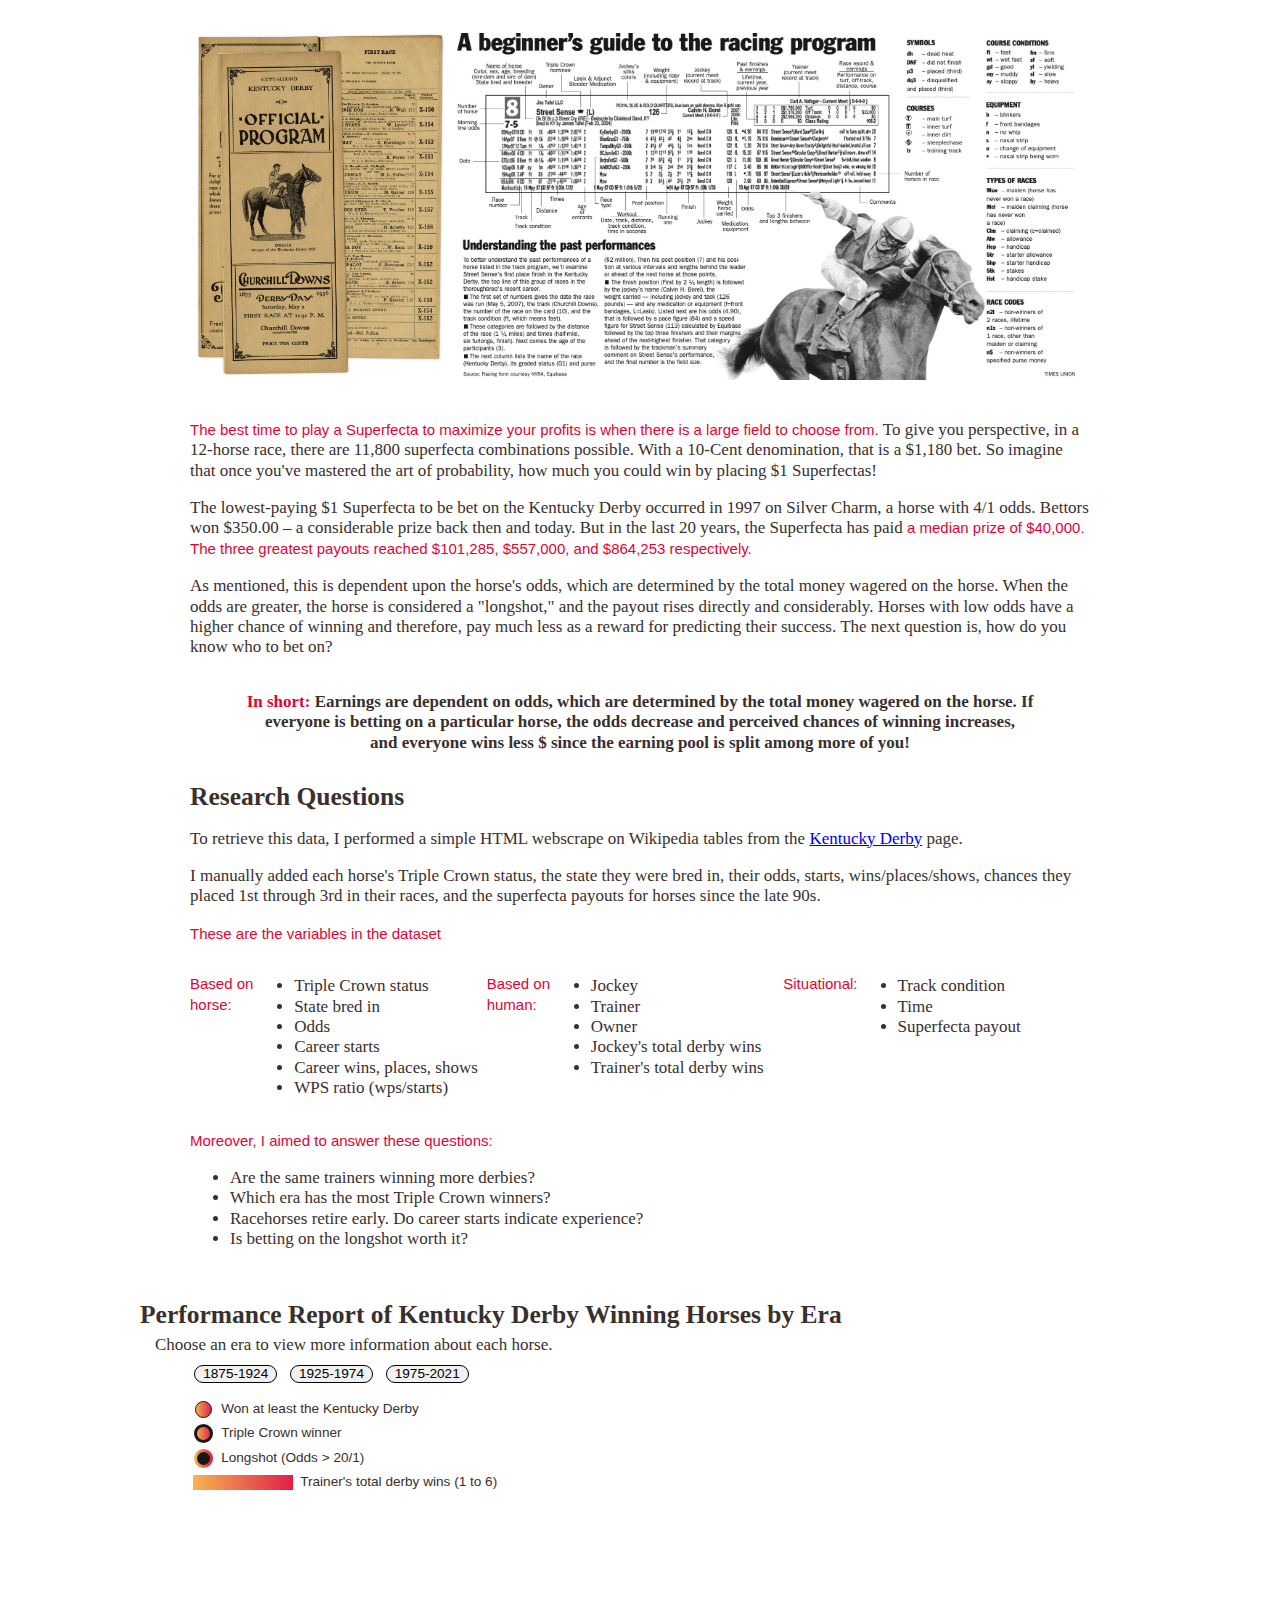
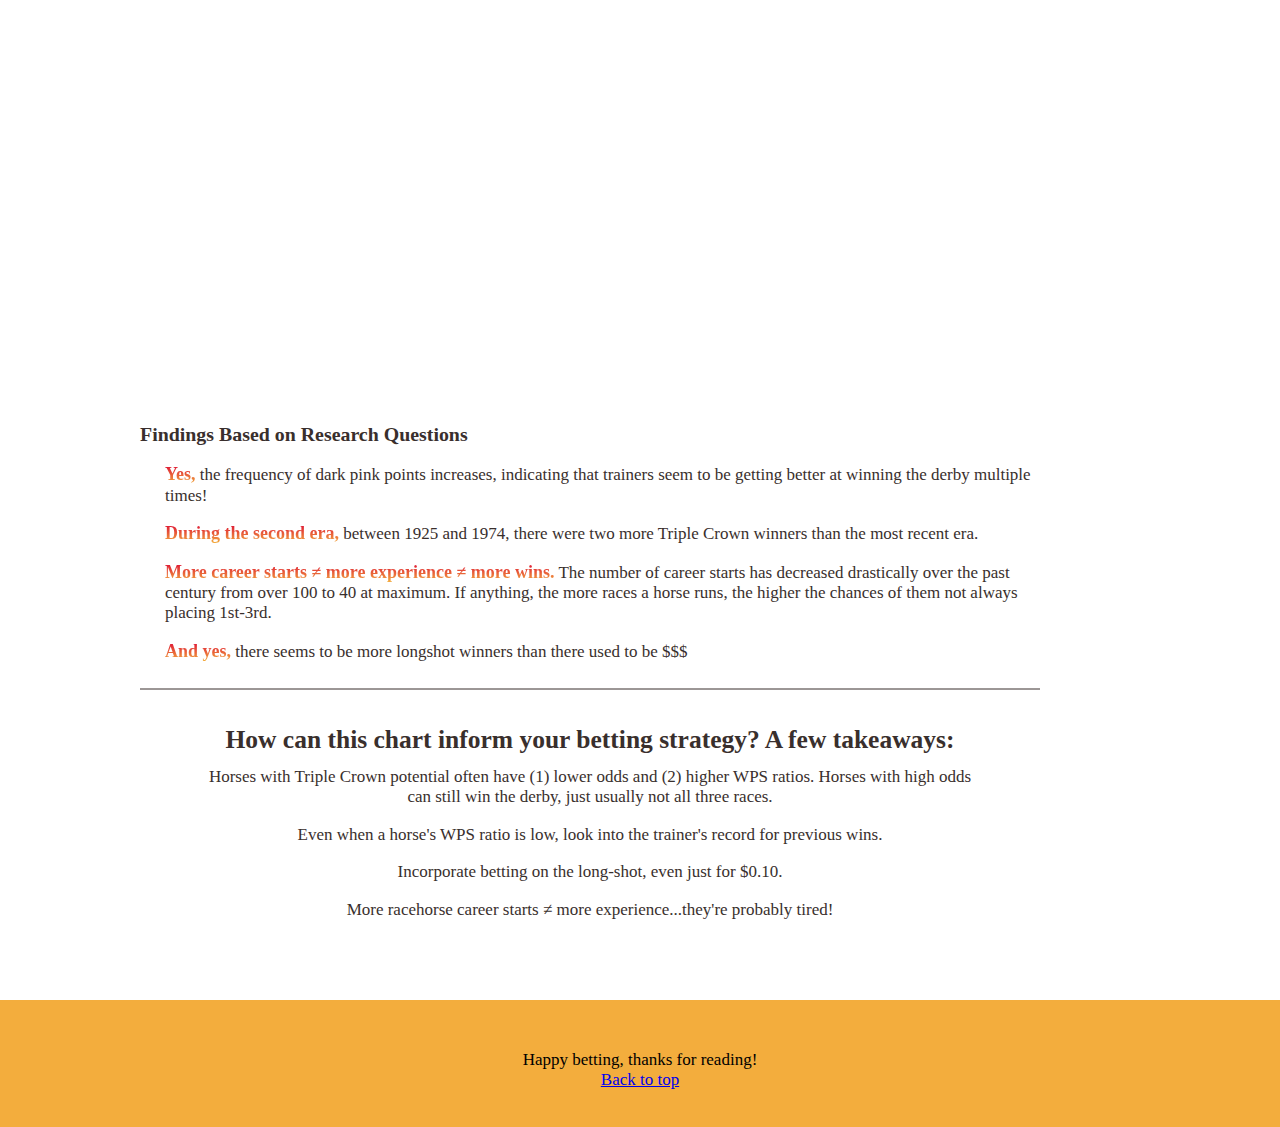
==== commit c84e4e1d: "fix trainer total wins" ====
--- a/final/index.html
+++ b/final/index.html
@@ -187,7 +187,7 @@
                     <rect y="3px" height="15" width="100" fill="url(#grad1)" opacity="0.9"/>
                 </svg>
                 <div class="legend-rect--label">
-                    Trainer's total wins (0 to 6)
+                    Trainer's total derby wins (1 to 6)
                 </div>
             </div>
         </div>
